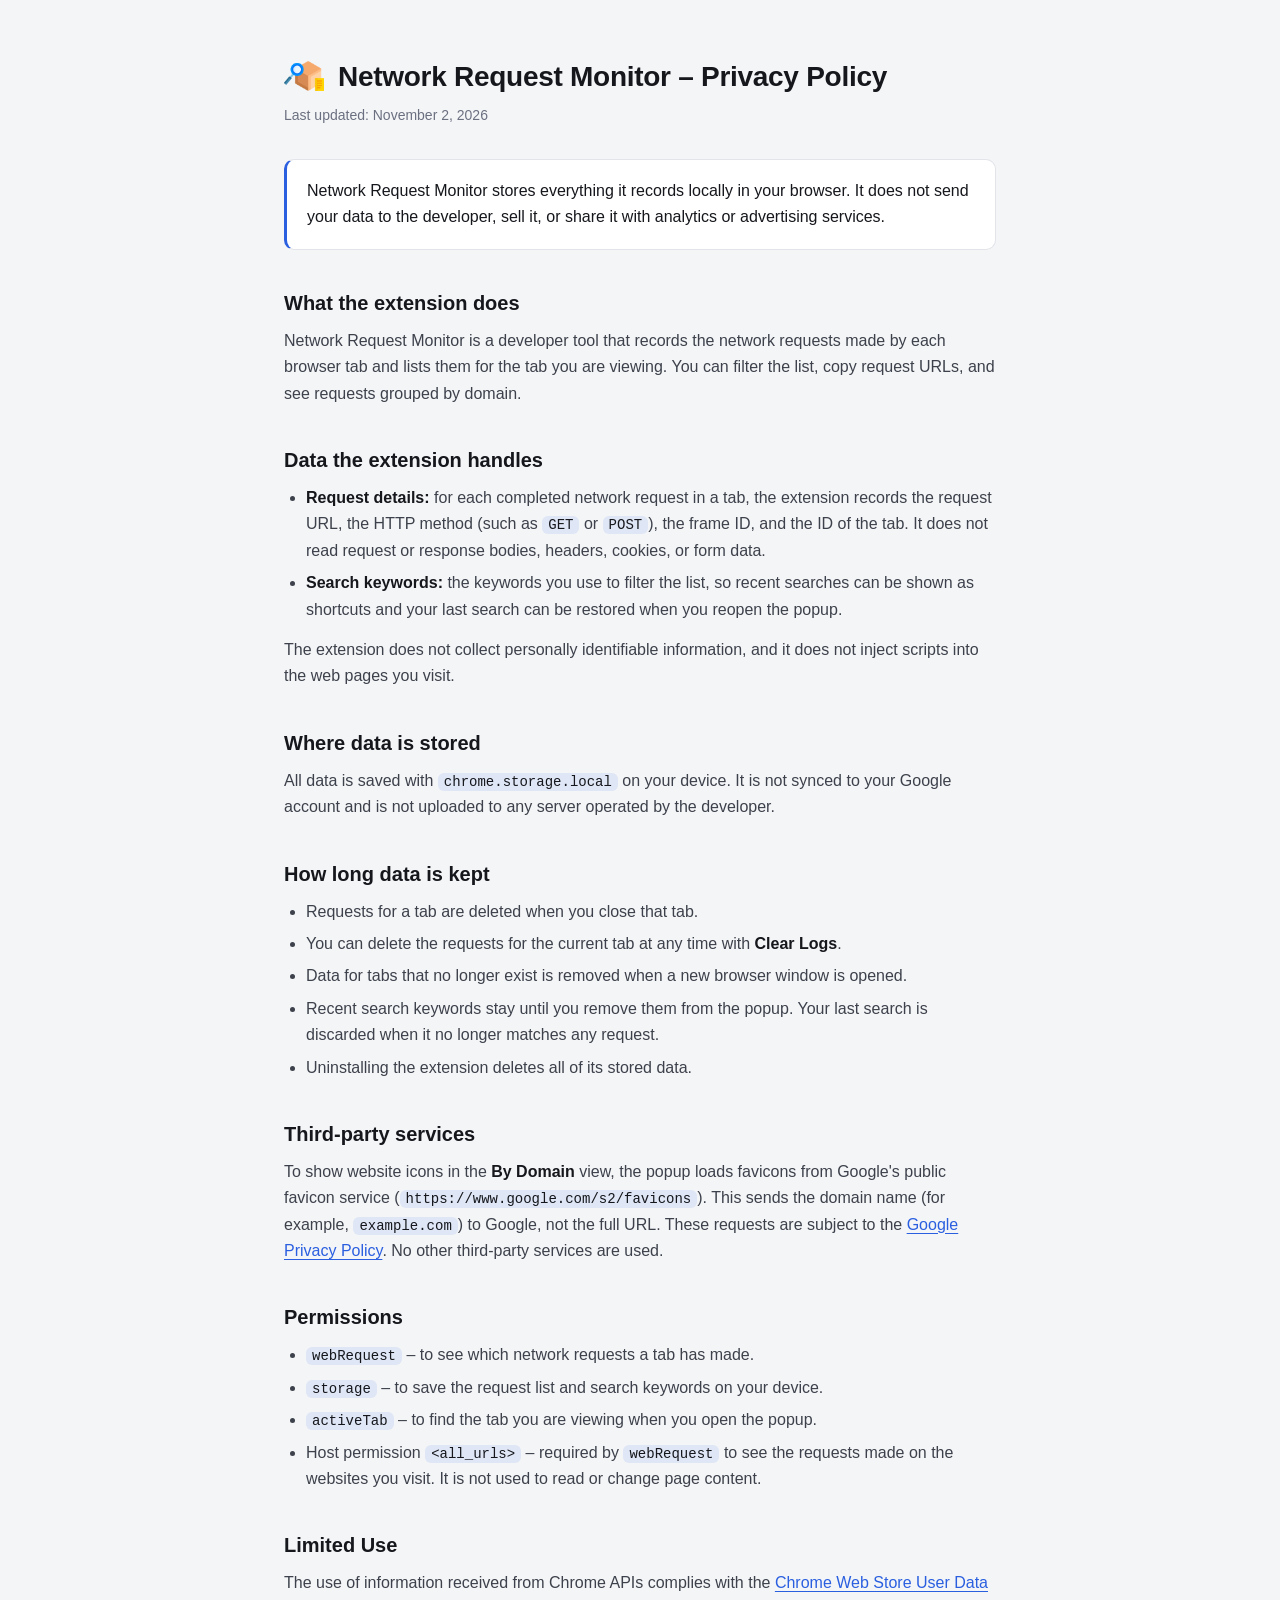
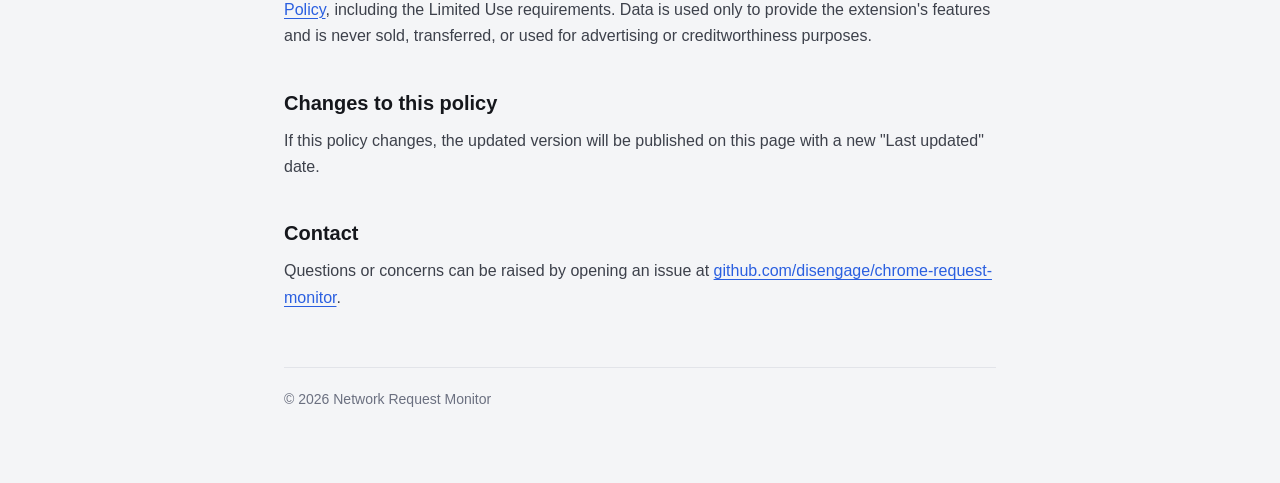
==== docs/index.html @ 78d286fd "Drop content script from manifest and add privacy policy page" ====
<!DOCTYPE html>
<html lang="en">
  <head>
    <meta charset="UTF-8" />
    <meta name="viewport" content="width=device-width, initial-scale=1" />
    <meta name="color-scheme" content="dark light" />
    <title>Privacy Policy – Network Request Monitor</title>
    <meta
      name="description"
      content="Privacy policy for the Network Request Monitor Chrome extension."
    />
    <style>
      :root {
        color-scheme: dark;
        --bg: #111214;
        --surface: #18191c;
        --border: #2a2b30;
        --text: #f1f1f3;
        --text-2: #b4b5bd;
        --muted: #7d7e88;
        --accent: #5b8cff;
        --accent-soft: rgba(91, 140, 255, 0.12);
        --font: -apple-system, BlinkMacSystemFont, "Segoe UI Variable Text",
          "Segoe UI", Roboto, "Helvetica Neue", Arial, sans-serif;
        --font-mono: ui-monospace, "SF Mono", SFMono-Regular, Menlo, Consolas,
          "Liberation Mono", monospace;
      }

      @media (prefers-color-scheme: light) {
        :root {
          color-scheme: light;
          --bg: #f4f5f7;
          --surface: #ffffff;
          --border: #e2e4e9;
          --text: #15171c;
          --text-2: #3d414b;
          --muted: #6b7080;
          --accent: #2a5fe0;
          --accent-soft: rgba(42, 95, 224, 0.1);
        }
      }

      * {
        box-sizing: border-box;
      }

      body {
        margin: 0;
        background: var(--bg);
        color: var(--text-2);
        font-family: var(--font);
        font-size: 16px;
        line-height: 1.65;
        -webkit-font-smoothing: antialiased;
      }

      main {
        max-width: 760px;
        margin: 0 auto;
        padding: 56px 24px 72px;
      }

      header {
        display: flex;
        align-items: center;
        gap: 14px;
        margin-bottom: 8px;
      }

      header img {
        width: 40px;
        height: 40px;
      }

      h1 {
        margin: 0;
        color: var(--text);
        font-size: 28px;
        line-height: 1.25;
        letter-spacing: -0.01em;
      }

      .updated {
        margin: 0 0 32px;
        color: var(--muted);
        font-size: 14px;
      }

      .summary {
        margin: 0 0 40px;
        padding: 18px 20px;
        border: 1px solid var(--border);
        border-left: 3px solid var(--accent);
        border-radius: 10px;
        background: var(--surface);
        color: var(--text);
      }

      h2 {
        margin: 40px 0 12px;
        color: var(--text);
        font-size: 20px;
        line-height: 1.3;
      }

      p,
      ul {
        margin: 0 0 14px;
      }

      ul {
        padding-left: 22px;
      }

      li + li {
        margin-top: 6px;
      }

      strong {
        color: var(--text);
      }

      code {
        padding: 1px 6px;
        border-radius: 6px;
        background: var(--accent-soft);
        color: var(--text);
        font-family: var(--font-mono);
        font-size: 14px;
      }

      a {
        color: var(--accent);
        text-underline-offset: 3px;
      }

      footer {
        margin-top: 56px;
        padding-top: 20px;
        border-top: 1px solid var(--border);
        color: var(--muted);
        font-size: 14px;
      }
    </style>
  </head>
  <body>
    <main>
      <header>
        <img src="icon.png" alt="" />
        <h1>Network Request Monitor – Privacy Policy</h1>
      </header>
      <p class="updated">Last updated: November 2, 2026</p>

      <p class="summary">
        Network Request Monitor stores everything it records locally in your
        browser. It does not send your data to the developer, sell it, or
        share it with analytics or advertising services.
      </p>

      <h2>What the extension does</h2>
      <p>
        Network Request Monitor is a developer tool that records the network
        requests made by each browser tab and lists them for the tab you are
        viewing. You can filter the list, copy request URLs, and see requests
        grouped by domain.
      </p>

      <h2>Data the extension handles</h2>
      <ul>
        <li>
          <strong>Request details:</strong> for each completed network
          request in a tab, the extension records the request URL, the HTTP
          method (such as <code>GET</code> or <code>POST</code>), the frame ID,
          and the ID of the tab. It does not read request or response bodies,
          headers, cookies, or form data.
        </li>
        <li>
          <strong>Search keywords:</strong> the keywords you use to filter the
          list, so recent searches can be shown as shortcuts and your last
          search can be restored when you reopen the popup.
        </li>
      </ul>
      <p>
        The extension does not collect personally identifiable information,
        and it does not inject scripts into the web pages you visit.
      </p>

      <h2>Where data is stored</h2>
      <p>
        All data is saved with <code>chrome.storage.local</code> on your
        device. It is not synced to your Google account and is not uploaded
        to any server operated by the developer.
      </p>

      <h2>How long data is kept</h2>
      <ul>
        <li>Requests for a tab are deleted when you close that tab.</li>
        <li>
          You can delete the requests for the current tab at any time with
          <strong>Clear Logs</strong>.
        </li>
        <li>
          Data for tabs that no longer exist is removed when a new browser
          window is opened.
        </li>
        <li>
          Recent search keywords stay until you remove them from the popup.
          Your last search is discarded when it no longer matches any request.
        </li>
        <li>Uninstalling the extension deletes all of its stored data.</li>
      </ul>

      <h2>Third-party services</h2>
      <p>
        To show website icons in the <strong>By Domain</strong> view, the
        popup loads favicons from Google's public favicon service
        (<code>https://www.google.com/s2/favicons</code>). This sends the
        domain name (for example, <code>example.com</code>) to Google, not
        the full URL. These requests are subject to the
        <a href="https://policies.google.com/privacy" rel="noopener"
          >Google Privacy Policy</a
        >. No other third-party services are used.
      </p>

      <h2>Permissions</h2>
      <ul>
        <li>
          <code>webRequest</code> – to see which network requests a tab has
          made.
        </li>
        <li>
          <code>storage</code> – to save the request list and search keywords
          on your device.
        </li>
        <li>
          <code>activeTab</code> – to find the tab you are viewing when you
          open the popup.
        </li>
        <li>
          Host permission <code>&lt;all_urls&gt;</code> – required by
          <code>webRequest</code> to see the requests made on the websites you
          visit. It is not used to read or change page content.
        </li>
      </ul>

      <h2>Limited Use</h2>
      <p>
        The use of information received from Chrome APIs complies with the
        <a
          href="https://developer.chrome.com/docs/webstore/program-policies/limited-use"
          rel="noopener"
          >Chrome Web Store User Data Policy</a
        >, including the Limited Use requirements. Data is used only to
        provide the extension's features and is never sold, transferred,
        or used for advertising or creditworthiness purposes.
      </p>

      <h2>Changes to this policy</h2>
      <p>
        If this policy changes, the updated version will be published on this
        page with a new "Last updated" date.
      </p>

      <h2>Contact</h2>
      <p>
        Questions or concerns can be raised by opening an issue at
        <a
          href="https://github.com/disengage/chrome-request-monitor/issues"
          rel="noopener"
          >github.com/disengage/chrome-request-monitor</a
        >.
      </p>

      <footer>© 2026 Network Request Monitor</footer>
    </main>
  </body>
</html>
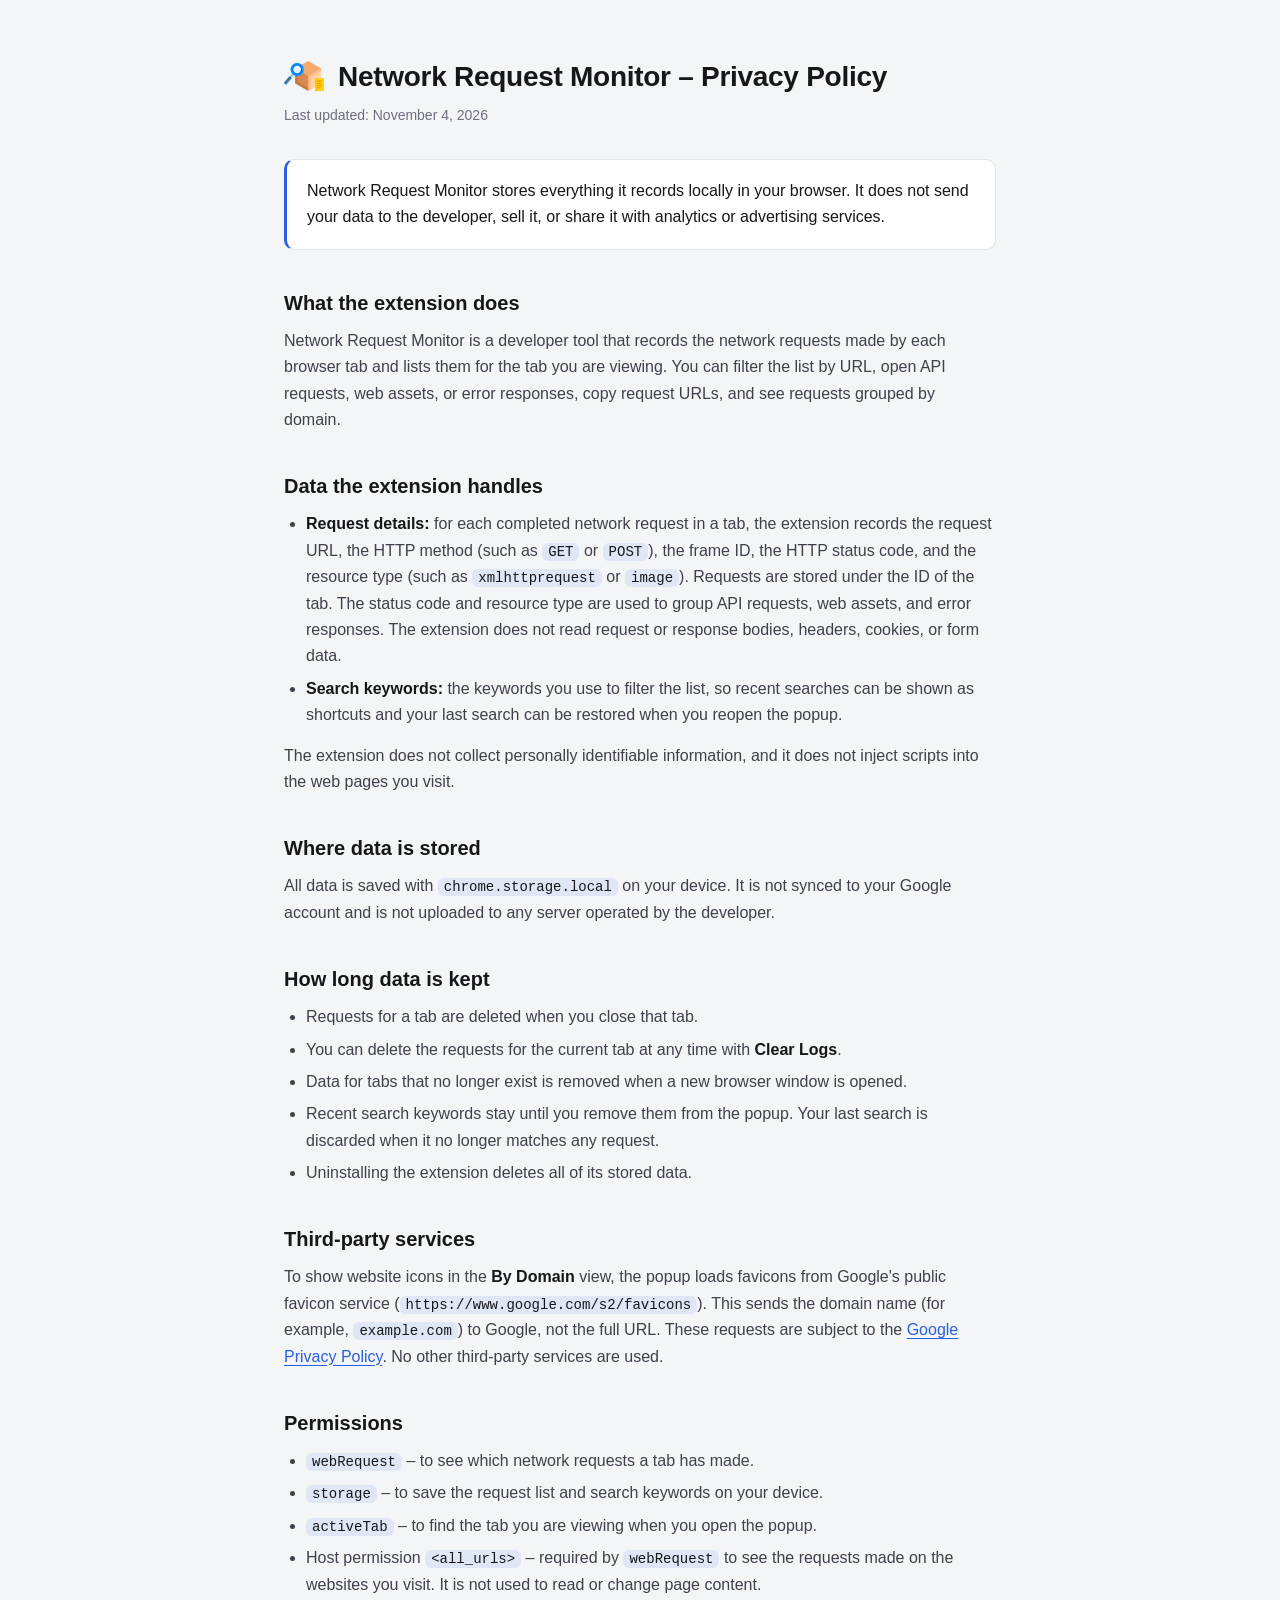
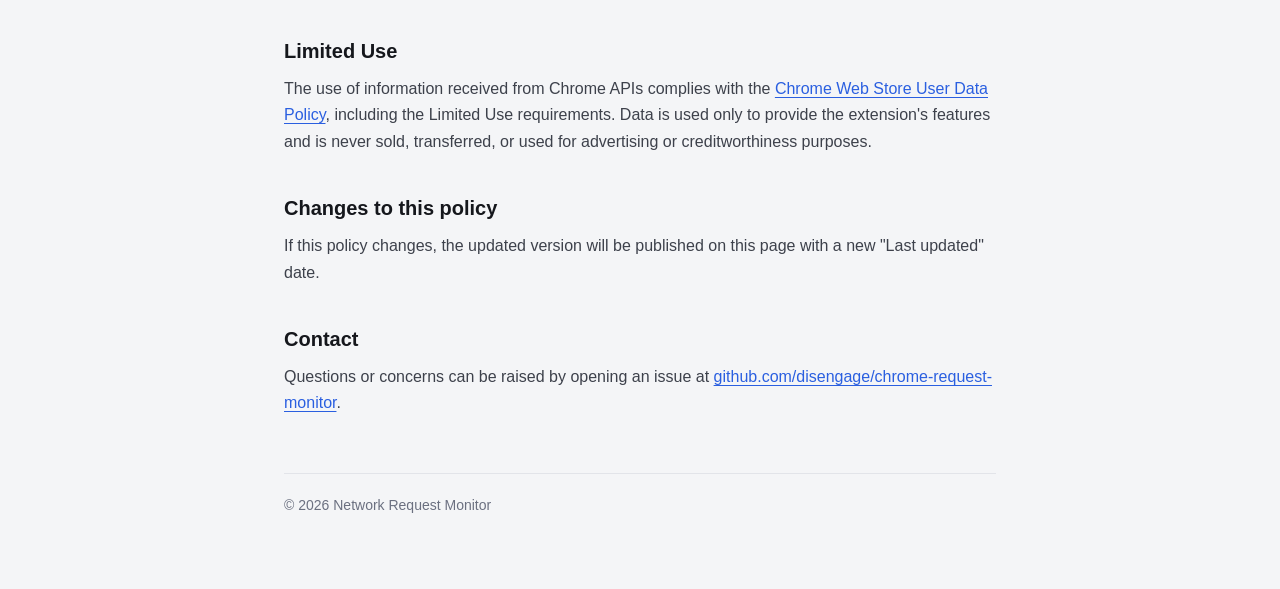
==== commit bb61403a: "Update README.md and Policy, Add web store assets" ====
--- a/docs/index.html
+++ b/docs/index.html
@@ -149,7 +149,7 @@
         <img src="icon.png" alt="" />
         <h1>Network Request Monitor – Privacy Policy</h1>
       </header>
-      <p class="updated">Last updated: November 2, 2026</p>
+      <p class="updated">Last updated: November 4, 2026</p>
 
       <p class="summary">
         Network Request Monitor stores everything it records locally in your
@@ -161,7 +161,8 @@
       <p>
         Network Request Monitor is a developer tool that records the network
         requests made by each browser tab and lists them for the tab you are
-        viewing. You can filter the list, copy request URLs, and see requests
+        viewing. You can filter the list by URL, open API requests, web
+        assets, or error responses, copy request URLs, and see requests
         grouped by domain.
       </p>
 
@@ -171,8 +172,12 @@
           <strong>Request details:</strong> for each completed network
           request in a tab, the extension records the request URL, the HTTP
           method (such as <code>GET</code> or <code>POST</code>), the frame ID,
-          and the ID of the tab. It does not read request or response bodies,
-          headers, cookies, or form data.
+          the HTTP status code, and the resource type (such as
+          <code>xmlhttprequest</code> or <code>image</code>). Requests are
+          stored under the ID of the tab. The status code and resource type
+          are used to group API requests, web assets, and error responses.
+          The extension does not read request or response bodies, headers,
+          cookies, or form data.
         </li>
         <li>
           <strong>Search keywords:</strong> the keywords you use to filter the
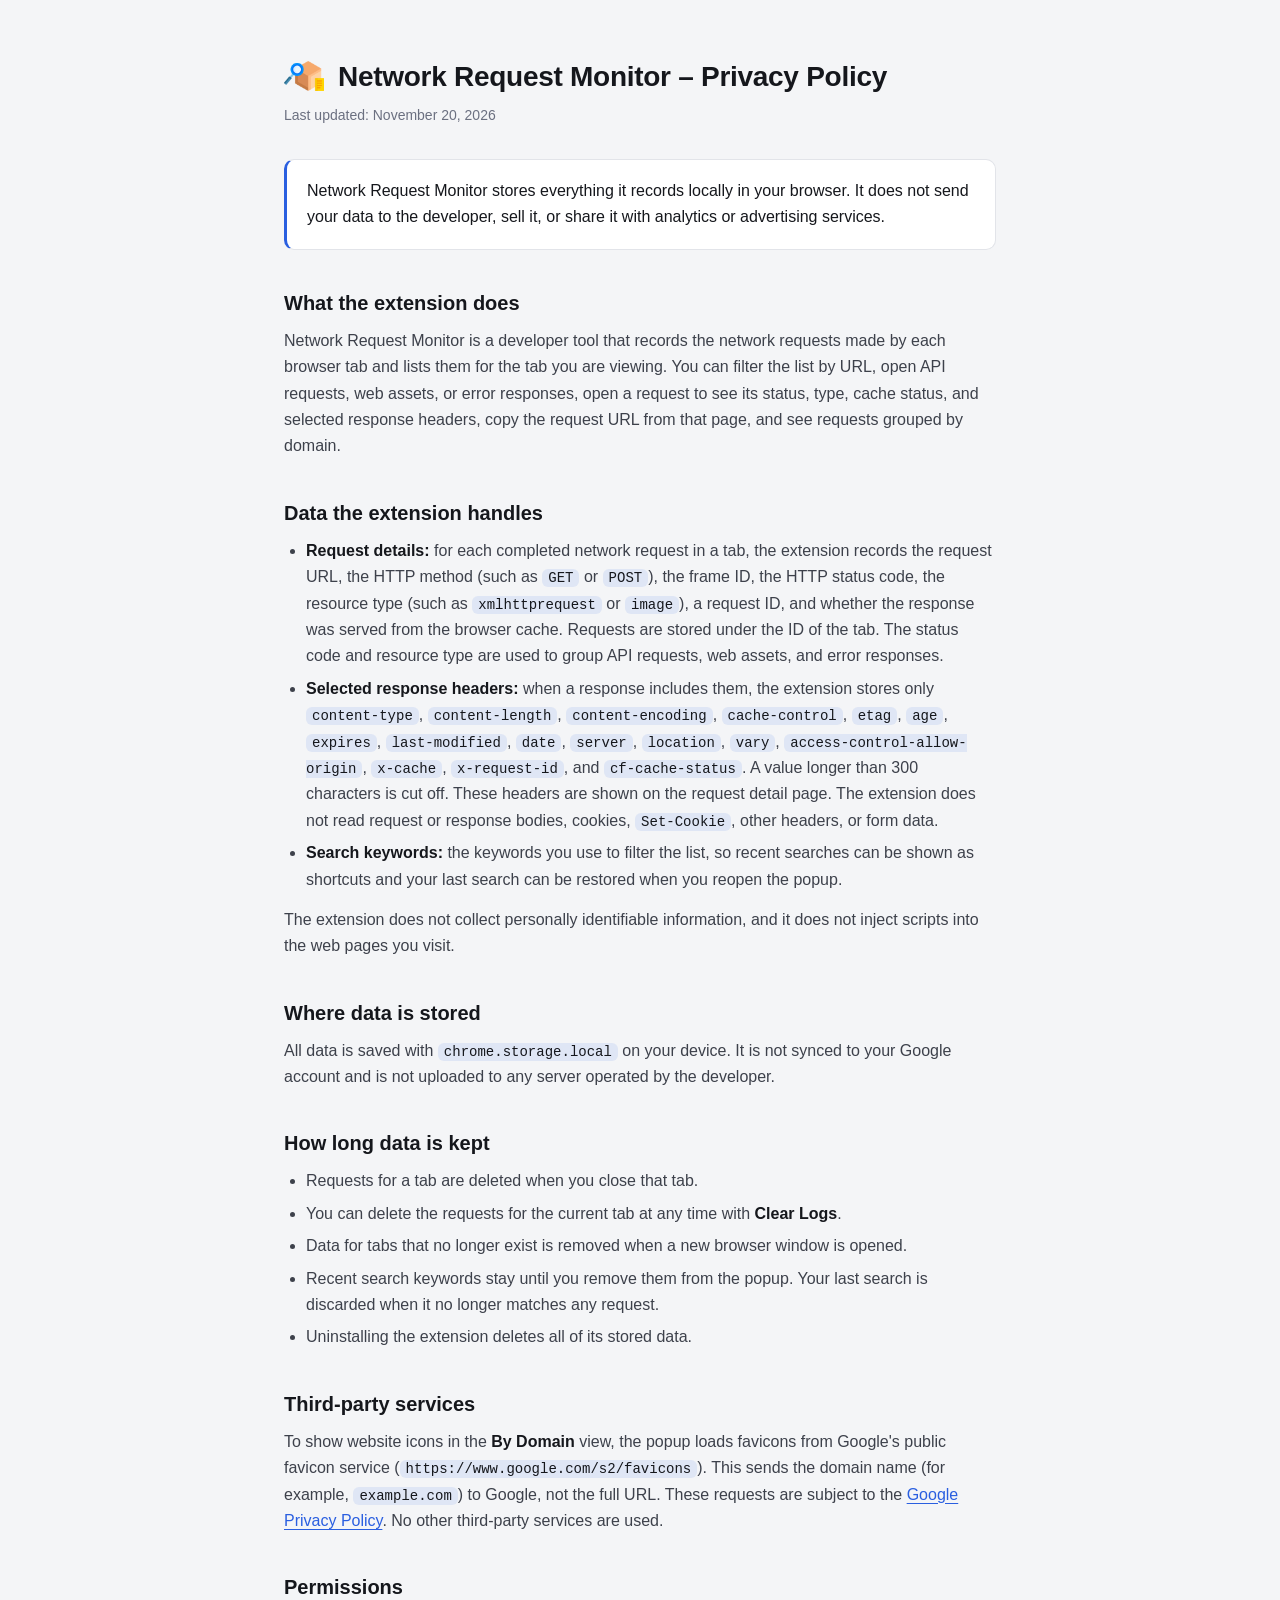
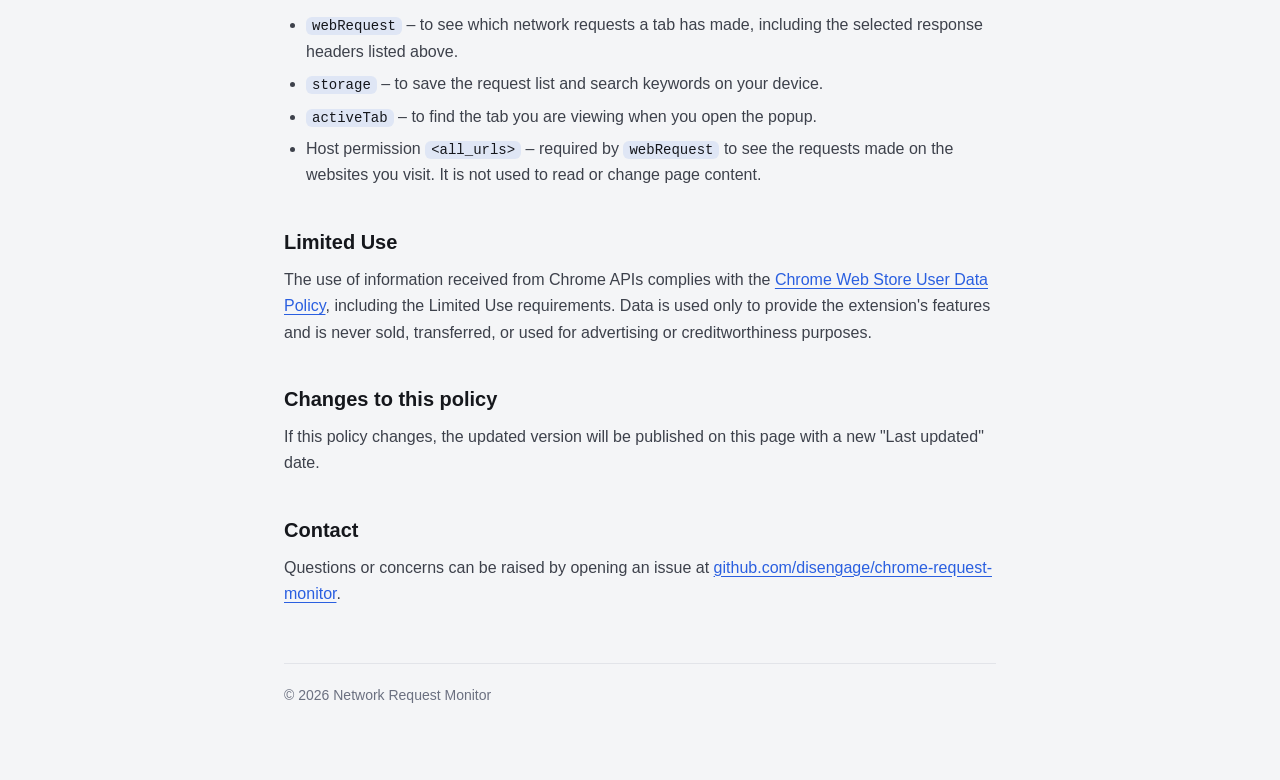
==== commit b48f720c: "Describe the response headers stored by the request detail page. The privacy policy still said heade" ====
--- a/docs/index.html
+++ b/docs/index.html
@@ -149,7 +149,7 @@
         <img src="icon.png" alt="" />
         <h1>Network Request Monitor – Privacy Policy</h1>
       </header>
-      <p class="updated">Last updated: November 4, 2026</p>
+      <p class="updated">Last updated: November 20, 2026</p>
 
       <p class="summary">
         Network Request Monitor stores everything it records locally in your
@@ -162,8 +162,9 @@
         Network Request Monitor is a developer tool that records the network
         requests made by each browser tab and lists them for the tab you are
         viewing. You can filter the list by URL, open API requests, web
-        assets, or error responses, copy request URLs, and see requests
-        grouped by domain.
+        assets, or error responses, open a request to see its status, type,
+        cache status, and selected response headers, copy the request URL
+        from that page, and see requests grouped by domain.
       </p>
 
       <h2>Data the extension handles</h2>
@@ -172,12 +173,27 @@
           <strong>Request details:</strong> for each completed network
           request in a tab, the extension records the request URL, the HTTP
           method (such as <code>GET</code> or <code>POST</code>), the frame ID,
-          the HTTP status code, and the resource type (such as
-          <code>xmlhttprequest</code> or <code>image</code>). Requests are
-          stored under the ID of the tab. The status code and resource type
-          are used to group API requests, web assets, and error responses.
-          The extension does not read request or response bodies, headers,
-          cookies, or form data.
+          the HTTP status code, the resource type (such as
+          <code>xmlhttprequest</code> or <code>image</code>), a request ID,
+          and whether the response was served from the browser cache.
+          Requests are stored under the ID of the tab. The status code and
+          resource type are used to group API requests, web assets, and error
+          responses.
+        </li>
+        <li>
+          <strong>Selected response headers:</strong> when a response includes
+          them, the extension stores only
+          <code>content-type</code>, <code>content-length</code>,
+          <code>content-encoding</code>, <code>cache-control</code>,
+          <code>etag</code>, <code>age</code>, <code>expires</code>,
+          <code>last-modified</code>, <code>date</code>, <code>server</code>,
+          <code>location</code>, <code>vary</code>,
+          <code>access-control-allow-origin</code>, <code>x-cache</code>,
+          <code>x-request-id</code>, and <code>cf-cache-status</code>.
+          A value longer than 300 characters is cut off. These headers are
+          shown on the request detail page. The extension does not read
+          request or response bodies, cookies, <code>Set-Cookie</code>, other
+          headers, or form data.
         </li>
         <li>
           <strong>Search keywords:</strong> the keywords you use to filter the
@@ -231,7 +247,7 @@
       <ul>
         <li>
           <code>webRequest</code> – to see which network requests a tab has
-          made.
+          made, including the selected response headers listed above.
         </li>
         <li>
           <code>storage</code> – to save the request list and search keywords
